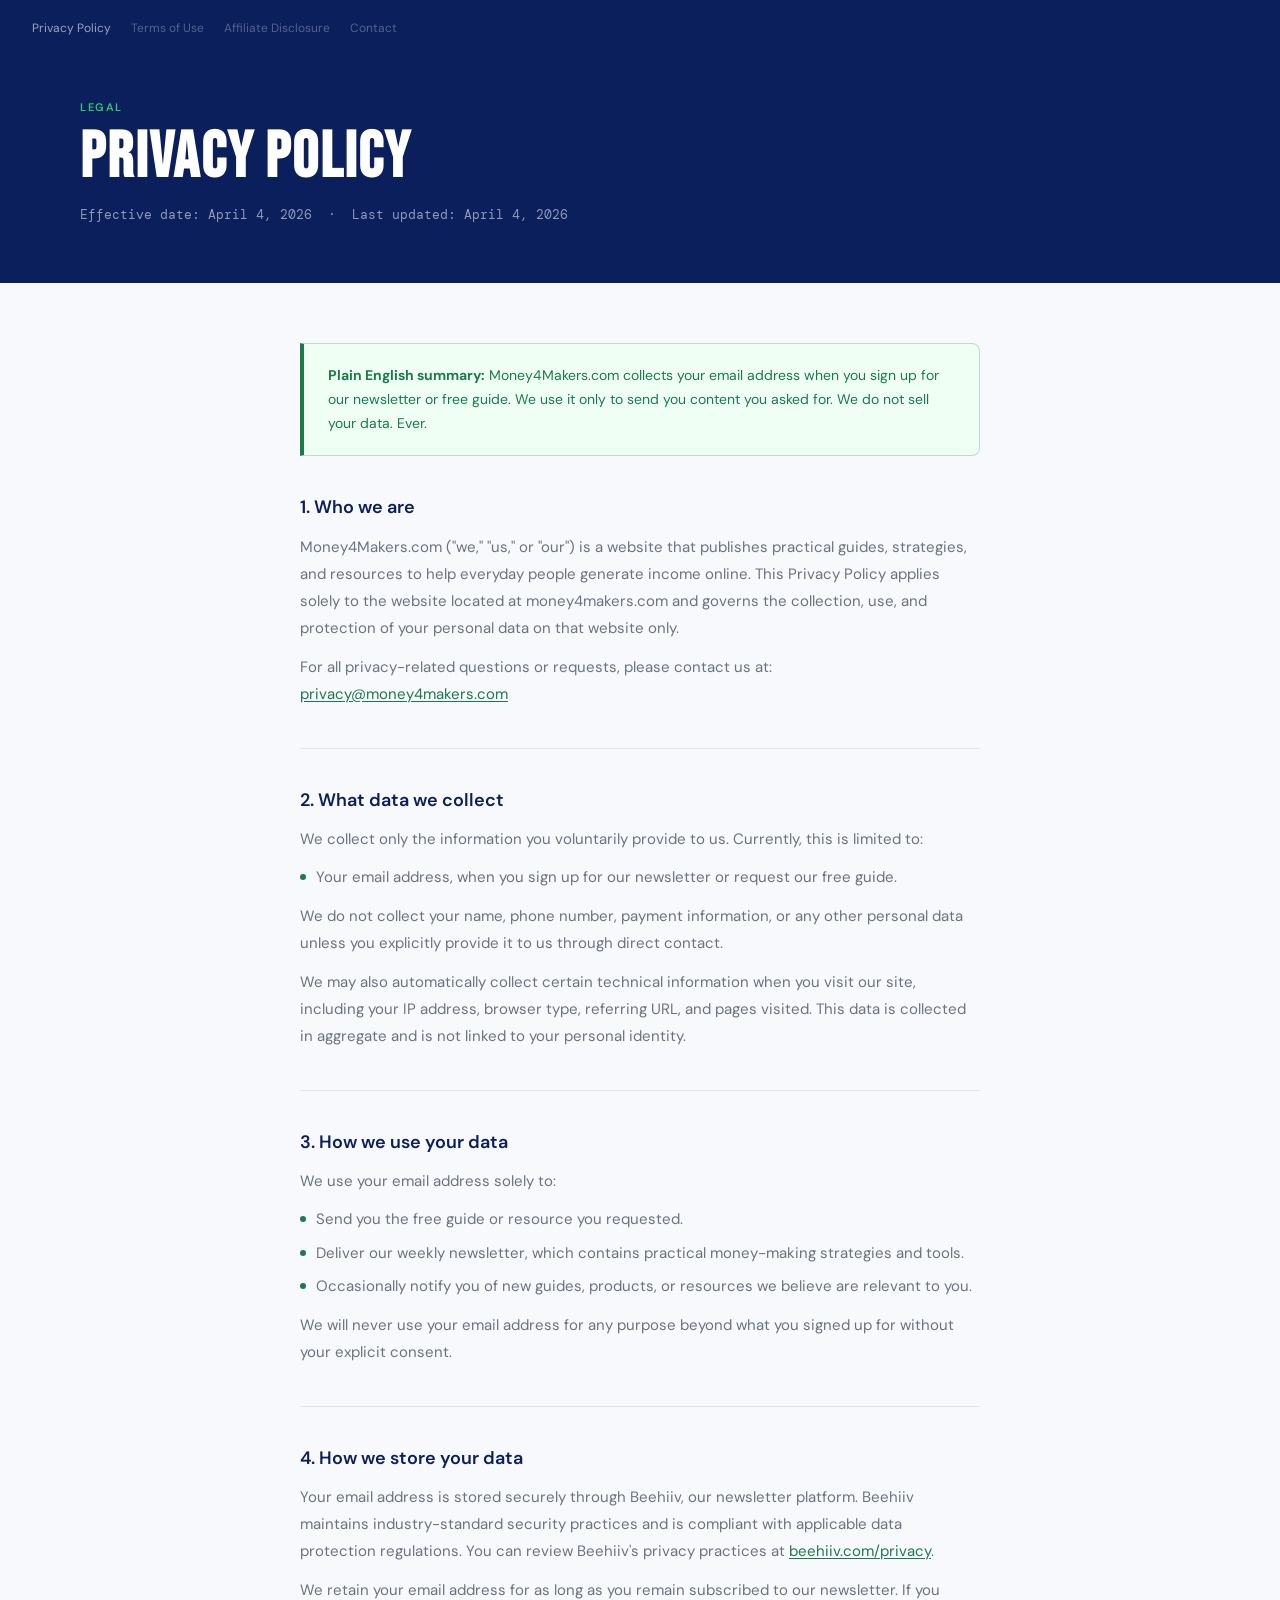
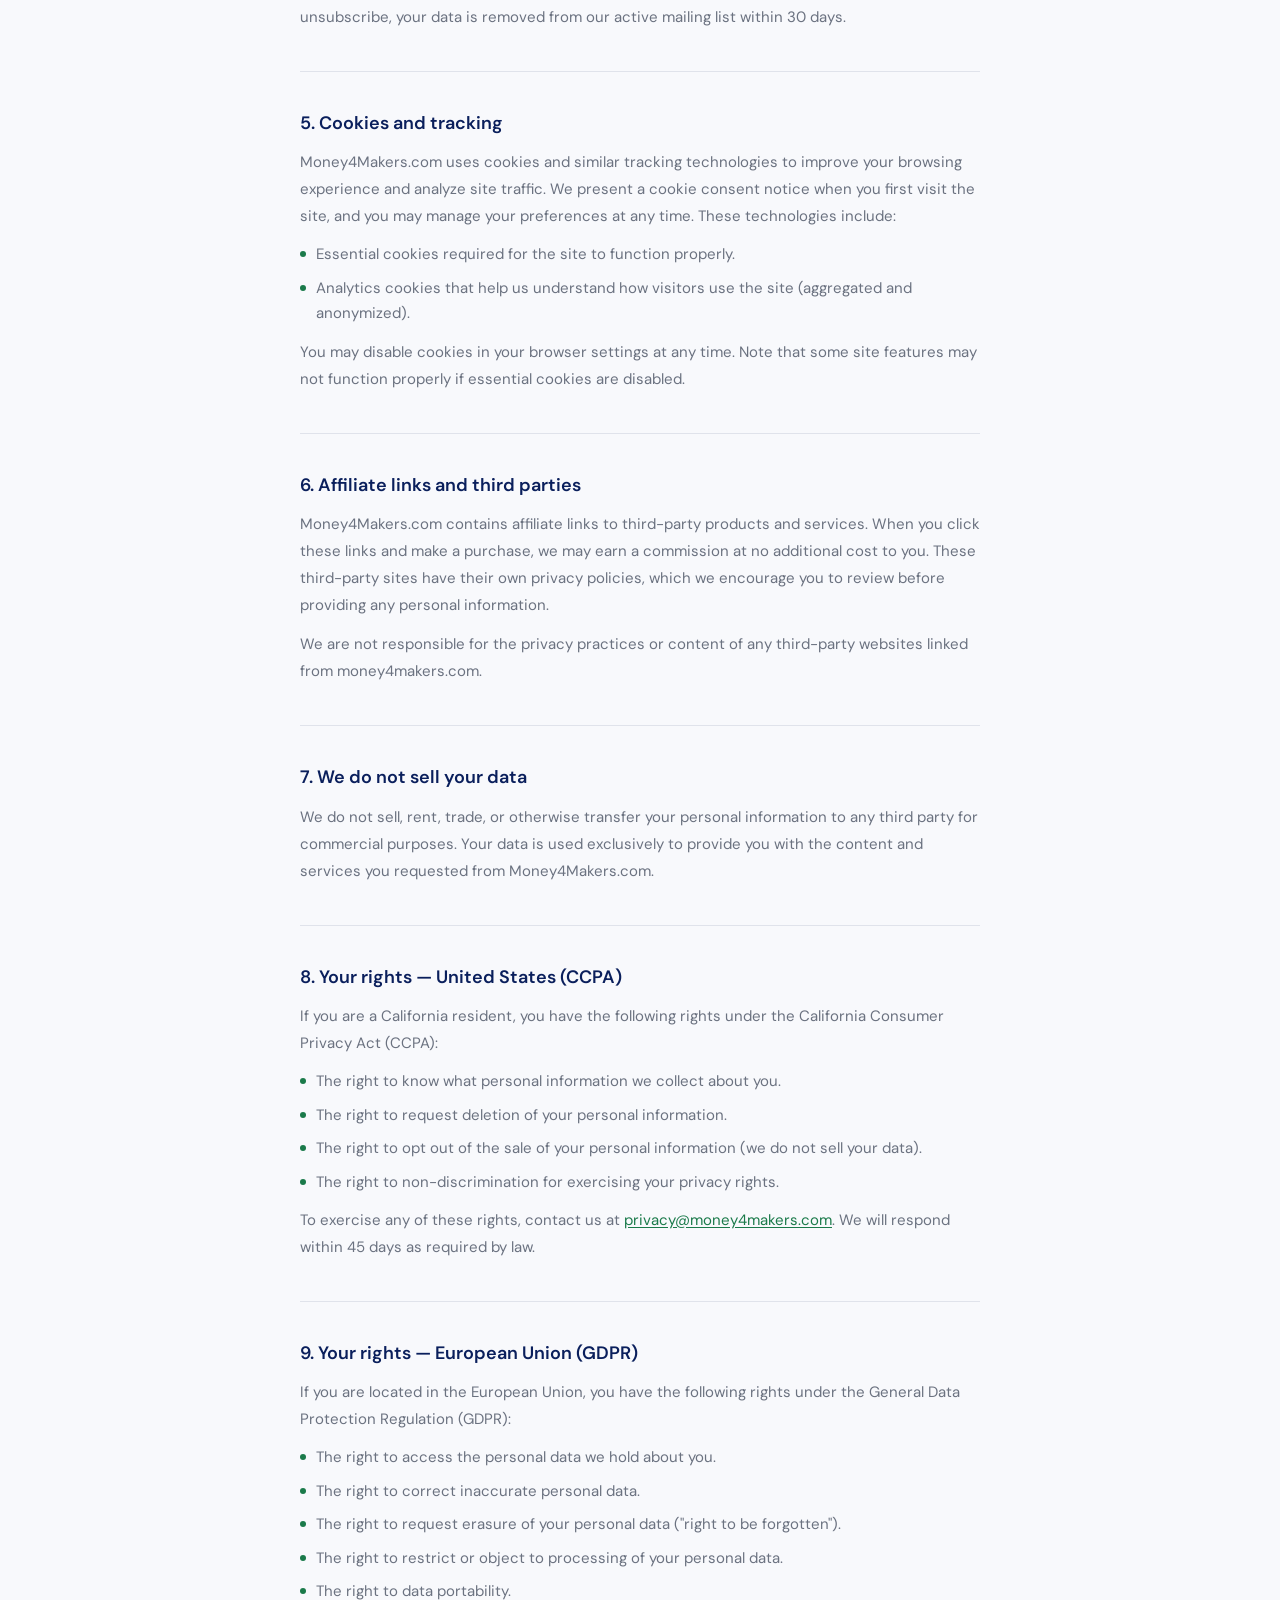
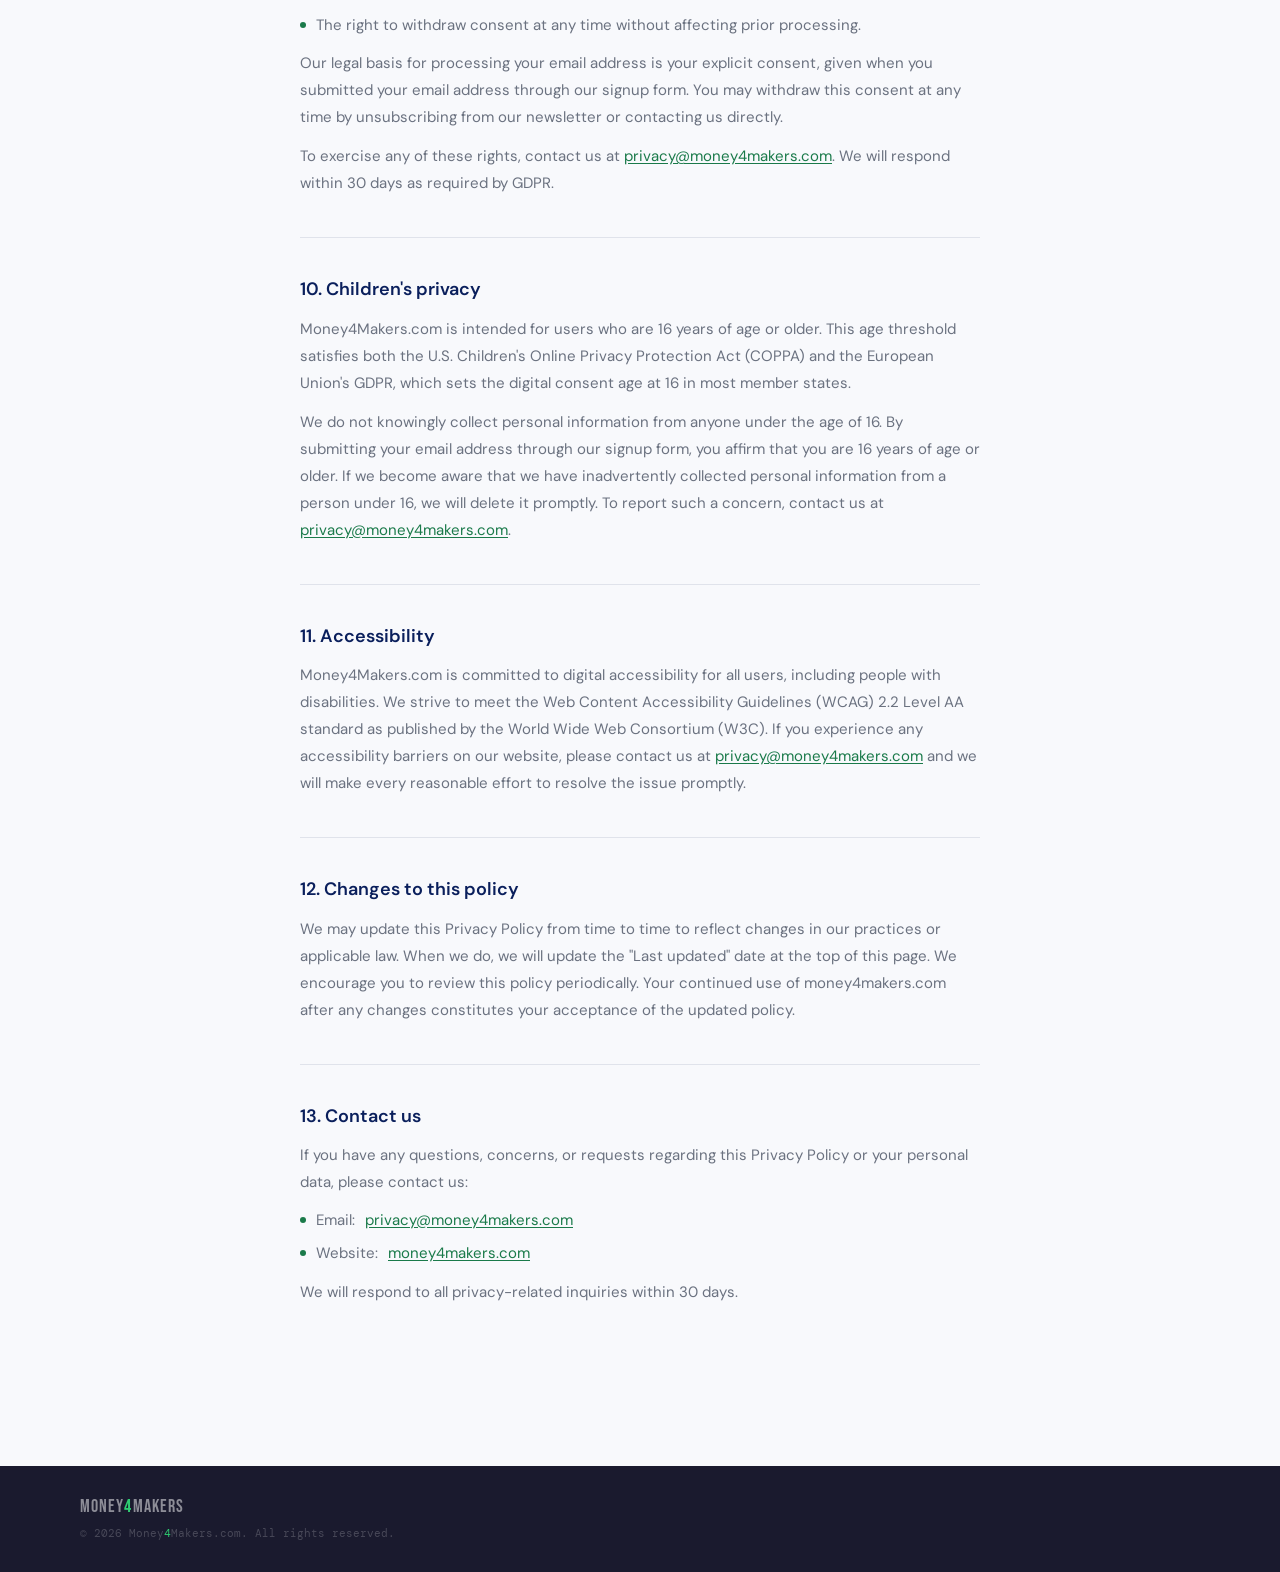
==== privacy-policy.html @ be84f093 "Create privacy-policy.html Add Privacy Policy — WCAG 2.2 AA compliant, CCPA, GDPR, age 16+." ====
<!DOCTYPE html>
<html lang="en">
<head>
<meta charset="UTF-8">
<meta name="viewport" content="width=device-width, initial-scale=1.0">
<title>Privacy Policy — Money4Makers.com</title>
<meta name="description" content="Privacy Policy for Money4Makers.com — how we collect, use, and protect your personal data.">
<link rel="preconnect" href="https://fonts.googleapis.com">
<link rel="preconnect" href="https://fonts.gstatic.com" crossorigin>
<link href="https://fonts.googleapis.com/css2?family=Bebas+Neue&family=DM+Sans:ital,wght@0,300;0,400;0,500;0,600;1,300&family=DM+Mono:wght@400;500&display=swap" rel="stylesheet">
<style>
  *, *::before, *::after { box-sizing: border-box; margin: 0; padding: 0; }

  :root {
    --navy: #0A1F5C;
    --navy-mid: #1A3A8F;
    --navy-light: #E8EDF5;
    --green: #1A7A4A;
    --green-bright: #2ECC71;
    --green-pale: #F0FFF4;
    --red: #D42B2B;
    --white: #F8F9FC;
    --ink: #1A1A2E;
    --muted: #6B7280;
    --border: rgba(10,31,92,0.1);
  }

  html { scroll-behavior: smooth; }

  body {
    font-family: 'DM Sans', sans-serif;
    background: var(--white);
    color: var(--ink);
    overflow-x: hidden;
  }

  /* ── WCAG 2.2: Skip Navigation ── */
  .skip-link {
    position: absolute;
    top: -100px;
    left: 16px;
    background: var(--green);
    color: #fff;
    padding: 10px 20px;
    font-size: 14px;
    font-weight: 600;
    text-decoration: none;
    z-index: 9999;
    border-radius: 0 0 6px 6px;
  }
  .skip-link:focus { top: 0; outline: 3px solid var(--green-bright); outline-offset: 2px; }

  /* ── NAV ── */
  nav {
    position: fixed;
    top: 0; left: 0; right: 0;
    z-index: 100;
    background: var(--navy);
    padding: 0 2rem;
    height: 56px;
    display: flex;
    align-items: center;
    justify-content: space-between;
  }

  .nav-logo {
    font-family: 'Bebas Neue', sans-serif;
    font-size: 22px;
    letter-spacing: 0.06em;
    color: #fff;
    text-decoration: none;
  }
  .nav-logo span { color: var(--green-bright); }
  .nav-logo:focus { outline: 3px solid var(--green-bright); outline-offset: 4px; border-radius: 2px; }

  .nav-back {
    color: rgba(255,255,255,0.7);
    text-decoration: none;
    font-size: 13px;
    font-weight: 500;
    letter-spacing: 0.03em;
    transition: color 0.2s;
    display: flex;
    align-items: center;
    gap: 6px;
    min-height: 44px;
    padding: 0 8px;
  }
  .nav-back:hover { color: #fff; }
  .nav-back:focus { outline: 3px solid var(--green-bright); outline-offset: 4px; border-radius: 2px; color: #fff; }

  /* ── PAGE HEADER ── */
  .page-header {
    background: var(--navy);
    padding: 100px 80px 60px;
  }

  .page-label {
    font-size: 11px;
    font-weight: 600;
    letter-spacing: 0.14em;
    text-transform: uppercase;
    color: var(--green-bright);
    margin-bottom: 12px;
  }

  .page-title {
    font-family: 'Bebas Neue', sans-serif;
    font-size: clamp(42px, 5vw, 64px);
    letter-spacing: 0.03em;
    color: #fff;
    line-height: 1;
    margin-bottom: 16px;
  }

  .page-meta {
    font-size: 13px;
    color: rgba(255,255,255,0.55);
    font-family: 'DM Mono', monospace;
  }

  /* ── CONTENT ── */
  .content {
    max-width: 760px;
    margin: 0 auto;
    padding: 60px 40px 80px;
  }

  .highlight-box {
    background: var(--green-pale);
    border: 1px solid rgba(26,122,74,0.25);
    border-left: 4px solid var(--green);
    border-radius: 0 8px 8px 0;
    padding: 20px 24px;
    margin-bottom: 40px;
  }

  .highlight-box p {
    font-size: 14px;
    color: var(--green);
    line-height: 1.7;
    margin: 0;
  }

  .section-block {
    margin-bottom: 40px;
    padding-bottom: 40px;
    border-bottom: 1px solid var(--border);
  }

  .section-block:last-child { border-bottom: none; }

  .section-block h2 {
    font-size: 18px;
    font-weight: 600;
    color: var(--navy);
    margin-bottom: 14px;
    line-height: 1.3;
  }

  .section-block p {
    font-size: 15px;
    color: var(--muted);
    line-height: 1.8;
    margin-bottom: 12px;
  }

  .section-block p:last-child { margin-bottom: 0; }

  .section-block ul {
    list-style: none;
    display: flex;
    flex-direction: column;
    gap: 8px;
    margin: 12px 0;
  }

  .section-block ul li {
    display: flex;
    align-items: flex-start;
    gap: 10px;
    font-size: 15px;
    color: var(--muted);
    line-height: 1.7;
  }

  .section-block ul li::before {
    content: '';
    width: 6px;
    height: 6px;
    background: var(--green);
    border-radius: 50%;
    flex-shrink: 0;
    margin-top: 9px;
  }

  .section-block a {
    color: var(--green);
    text-decoration: underline;
    text-underline-offset: 2px;
  }
  .section-block a:focus {
    outline: 3px solid var(--green);
    outline-offset: 3px;
    border-radius: 2px;
  }

  /* ── FOOTER ── */
  footer {
    background: var(--ink);
    padding: 32px 80px;
    display: grid;
    grid-template-columns: 1fr;
    align-items: start;
  }

  .footer-left {
    display: flex;
    flex-direction: column;
    align-items: flex-start;
    gap: 10px;
  }

  .footer-logo {
    font-family: 'Bebas Neue', sans-serif;
    font-size: 18px;
    letter-spacing: 0.06em;
    color: rgba(255,255,255,0.5);
    text-decoration: none;
    line-height: 1;
  }
  .footer-logo span { color: var(--green-bright); }
  .footer-logo:focus { outline: 3px solid var(--green-bright); outline-offset: 4px; border-radius: 2px; }

  .footer-links {
    display: flex;
    gap: 20px;
    list-style: none;
    flex-wrap: wrap;
  }

  .footer-links a {
    font-size: 12px;
    color: rgba(255,255,255,0.3);
    text-decoration: none;
    transition: color 0.2s;
    min-height: 44px;
    display: inline-flex;
    align-items: center;
  }
  .footer-links a:hover { color: rgba(255,255,255,0.6); }
  .footer-links a:focus { outline: 3px solid var(--green-bright); outline-offset: 2px; border-radius: 2px; color: rgba(255,255,255,0.6); }
  .footer-links a[aria-current="page"] { color: rgba(255,255,255,0.6); }

  .footer-copy {
    font-size: 11px;
    color: rgba(255,255,255,0.2);
    font-family: 'DM Mono', monospace;
  }

  @media (max-width: 768px) {
    .page-header { padding: 90px 32px 48px; }
    .content { padding: 40px 24px 60px; }
    footer { padding: 24px 32px; }
  }

  @media (prefers-reduced-motion: reduce) {
    * { animation: none !important; transition: none !important; scroll-behavior: auto !important; }
  }
</style>
</head>
<body>

<a href="#main-content" class="skip-link">Skip to main content</a>

<nav aria-label="Site navigation">
  <a href="index.html" class="nav-logo" aria-label="Money4Makers.com — return to homepage">Money<span>4</span>Makers</a>
  <a href="index.html" class="nav-back" aria-label="Back to homepage">← Back to Home</a>
</nav>

<header class="page-header">
  <p class="page-label" aria-hidden="true">Legal</p>
  <h1 class="page-title">Privacy Policy</h1>
  <p class="page-meta">
    <time datetime="2026-04-04">Effective date: April 4, 2026</time>
    &nbsp;·&nbsp;
    <time datetime="2026-04-04">Last updated: April 4, 2026</time>
  </p>
</header>

<main id="main-content" class="content">

  <div class="highlight-box" role="note" aria-label="Plain English summary">
    <p><strong>Plain English summary:</strong> Money4Makers.com collects your email address when you sign up for our newsletter or free guide. We use it only to send you content you asked for. We do not sell your data. Ever.</p>
  </div>

  <div class="section-block">
    <h2>1. Who we are</h2>
    <p>Money4Makers.com ("we," "us," or "our") is a website that publishes practical guides, strategies, and resources to help everyday people generate income online. This Privacy Policy applies solely to the website located at money4makers.com and governs the collection, use, and protection of your personal data on that website only.</p>
    <p>For all privacy-related questions or requests, please contact us at: <a href="mailto:privacy@money4makers.com">privacy@money4makers.com</a></p>
  </div>

  <div class="section-block">
    <h2>2. What data we collect</h2>
    <p>We collect only the information you voluntarily provide to us. Currently, this is limited to:</p>
    <ul>
      <li>Your email address, when you sign up for our newsletter or request our free guide.</li>
    </ul>
    <p>We do not collect your name, phone number, payment information, or any other personal data unless you explicitly provide it to us through direct contact.</p>
    <p>We may also automatically collect certain technical information when you visit our site, including your IP address, browser type, referring URL, and pages visited. This data is collected in aggregate and is not linked to your personal identity.</p>
  </div>

  <div class="section-block">
    <h2>3. How we use your data</h2>
    <p>We use your email address solely to:</p>
    <ul>
      <li>Send you the free guide or resource you requested.</li>
      <li>Deliver our weekly newsletter, which contains practical money-making strategies and tools.</li>
      <li>Occasionally notify you of new guides, products, or resources we believe are relevant to you.</li>
    </ul>
    <p>We will never use your email address for any purpose beyond what you signed up for without your explicit consent.</p>
  </div>

  <div class="section-block">
    <h2>4. How we store your data</h2>
    <p>Your email address is stored securely through Beehiiv, our newsletter platform. Beehiiv maintains industry-standard security practices and is compliant with applicable data protection regulations. You can review Beehiiv's privacy practices at <a href="https://www.beehiiv.com/privacy" target="_blank" rel="noopener noreferrer">beehiiv.com/privacy</a>.</p>
    <p>We retain your email address for as long as you remain subscribed to our newsletter. If you unsubscribe, your data is removed from our active mailing list within 30 days.</p>
  </div>

  <div class="section-block">
    <h2>5. Cookies and tracking</h2>
    <p>Money4Makers.com uses cookies and similar tracking technologies to improve your browsing experience and analyze site traffic. We present a cookie consent notice when you first visit the site, and you may manage your preferences at any time. These technologies include:</p>
    <ul>
      <li>Essential cookies required for the site to function properly.</li>
      <li>Analytics cookies that help us understand how visitors use the site (aggregated and anonymized).</li>
    </ul>
    <p>You may disable cookies in your browser settings at any time. Note that some site features may not function properly if essential cookies are disabled.</p>
  </div>

  <div class="section-block">
    <h2>6. Affiliate links and third parties</h2>
    <p>Money4Makers.com contains affiliate links to third-party products and services. When you click these links and make a purchase, we may earn a commission at no additional cost to you. These third-party sites have their own privacy policies, which we encourage you to review before providing any personal information.</p>
    <p>We are not responsible for the privacy practices or content of any third-party websites linked from money4makers.com.</p>
  </div>

  <div class="section-block">
    <h2>7. We do not sell your data</h2>
    <p>We do not sell, rent, trade, or otherwise transfer your personal information to any third party for commercial purposes. Your data is used exclusively to provide you with the content and services you requested from Money4Makers.com.</p>
  </div>

  <div class="section-block">
    <h2>8. Your rights — United States (CCPA)</h2>
    <p>If you are a California resident, you have the following rights under the California Consumer Privacy Act (CCPA):</p>
    <ul>
      <li>The right to know what personal information we collect about you.</li>
      <li>The right to request deletion of your personal information.</li>
      <li>The right to opt out of the sale of your personal information (we do not sell your data).</li>
      <li>The right to non-discrimination for exercising your privacy rights.</li>
    </ul>
    <p>To exercise any of these rights, contact us at <a href="mailto:privacy@money4makers.com">privacy@money4makers.com</a>. We will respond within 45 days as required by law.</p>
  </div>

  <div class="section-block">
    <h2>9. Your rights — European Union (GDPR)</h2>
    <p>If you are located in the European Union, you have the following rights under the General Data Protection Regulation (GDPR):</p>
    <ul>
      <li>The right to access the personal data we hold about you.</li>
      <li>The right to correct inaccurate personal data.</li>
      <li>The right to request erasure of your personal data ("right to be forgotten").</li>
      <li>The right to restrict or object to processing of your personal data.</li>
      <li>The right to data portability.</li>
      <li>The right to withdraw consent at any time without affecting prior processing.</li>
    </ul>
    <p>Our legal basis for processing your email address is your explicit consent, given when you submitted your email address through our signup form. You may withdraw this consent at any time by unsubscribing from our newsletter or contacting us directly.</p>
    <p>To exercise any of these rights, contact us at <a href="mailto:privacy@money4makers.com">privacy@money4makers.com</a>. We will respond within 30 days as required by GDPR.</p>
  </div>

  <div class="section-block">
    <h2>10. Children's privacy</h2>
    <p>Money4Makers.com is intended for users who are 16 years of age or older. This age threshold satisfies both the U.S. Children's Online Privacy Protection Act (COPPA) and the European Union's GDPR, which sets the digital consent age at 16 in most member states.</p>
    <p>We do not knowingly collect personal information from anyone under the age of 16. By submitting your email address through our signup form, you affirm that you are 16 years of age or older. If we become aware that we have inadvertently collected personal information from a person under 16, we will delete it promptly. To report such a concern, contact us at <a href="mailto:privacy@money4makers.com">privacy@money4makers.com</a>.</p>
  </div>

  <div class="section-block">
    <h2>11. Accessibility</h2>
    <p>Money4Makers.com is committed to digital accessibility for all users, including people with disabilities. We strive to meet the Web Content Accessibility Guidelines (WCAG) 2.2 Level AA standard as published by the World Wide Web Consortium (W3C). If you experience any accessibility barriers on our website, please contact us at <a href="mailto:privacy@money4makers.com">privacy@money4makers.com</a> and we will make every reasonable effort to resolve the issue promptly.</p>
  </div>

  <div class="section-block">
    <h2>12. Changes to this policy</h2>
    <p>We may update this Privacy Policy from time to time to reflect changes in our practices or applicable law. When we do, we will update the "Last updated" date at the top of this page. We encourage you to review this policy periodically. Your continued use of money4makers.com after any changes constitutes your acceptance of the updated policy.</p>
  </div>

  <div class="section-block">
    <h2>13. Contact us</h2>
    <p>If you have any questions, concerns, or requests regarding this Privacy Policy or your personal data, please contact us:</p>
    <ul>
      <li>Email: <a href="mailto:privacy@money4makers.com">privacy@money4makers.com</a></li>
      <li>Website: <a href="https://money4makers.com">money4makers.com</a></li>
    </ul>
    <p>We will respond to all privacy-related inquiries within 30 days.</p>
  </div>

</main>

<footer>
  <div class="footer-left">
    <a href="index.html" class="footer-logo" aria-label="Money4Makers.com homepage">Money<span>4</span>Makers</a>
    <nav aria-label="Footer navigation">
      <ul class="footer-links">
        <li><a href="privacy-policy.html" aria-current="page">Privacy Policy</a></li>
        <li><a href="terms-of-use.html">Terms of Use</a></li>
        <li><a href="affiliate-disclosure.html">Affiliate Disclosure</a></li>
        <li><a href="contact.html">Contact</a></li>
      </ul>
    </nav>
    <span class="footer-copy">© 2026 Money<span style="color:var(--green-bright)">4</span>Makers.com. All rights reserved.</span>
  </div>
</footer>

</body>
</html>
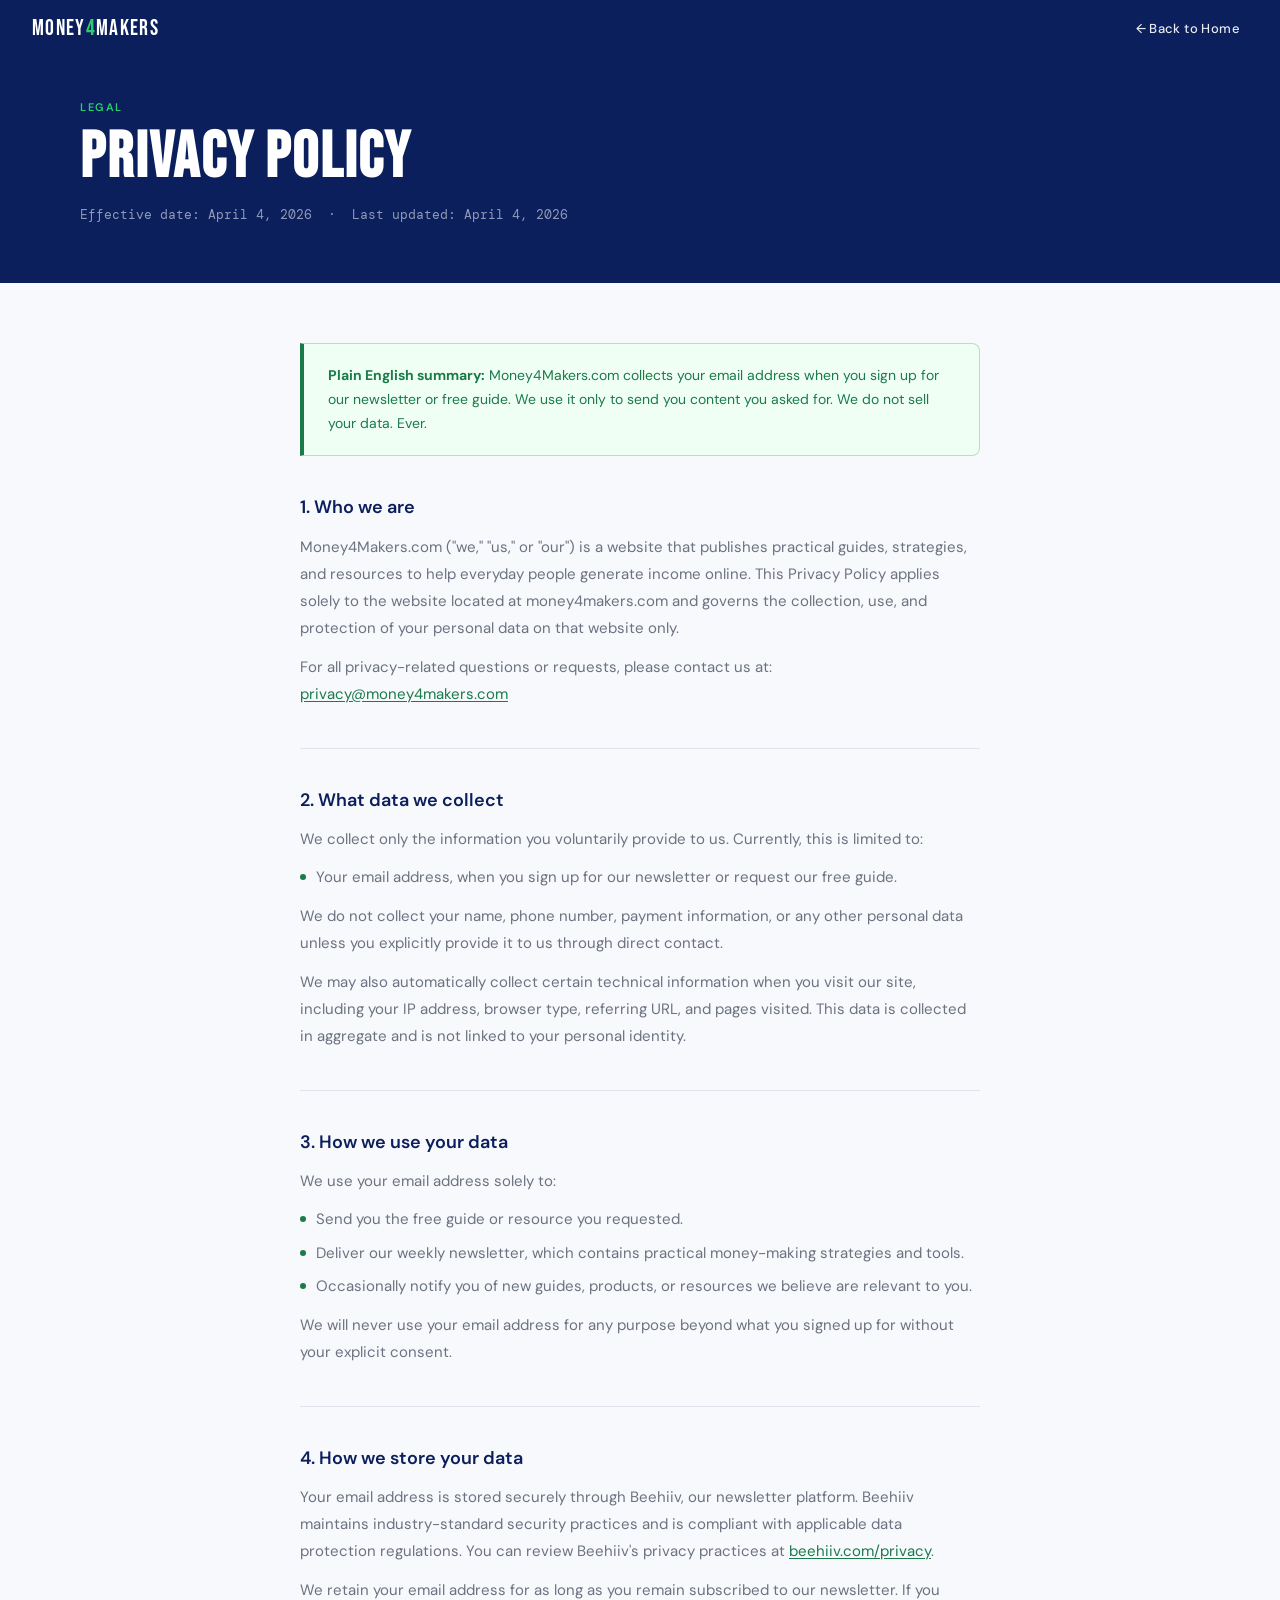
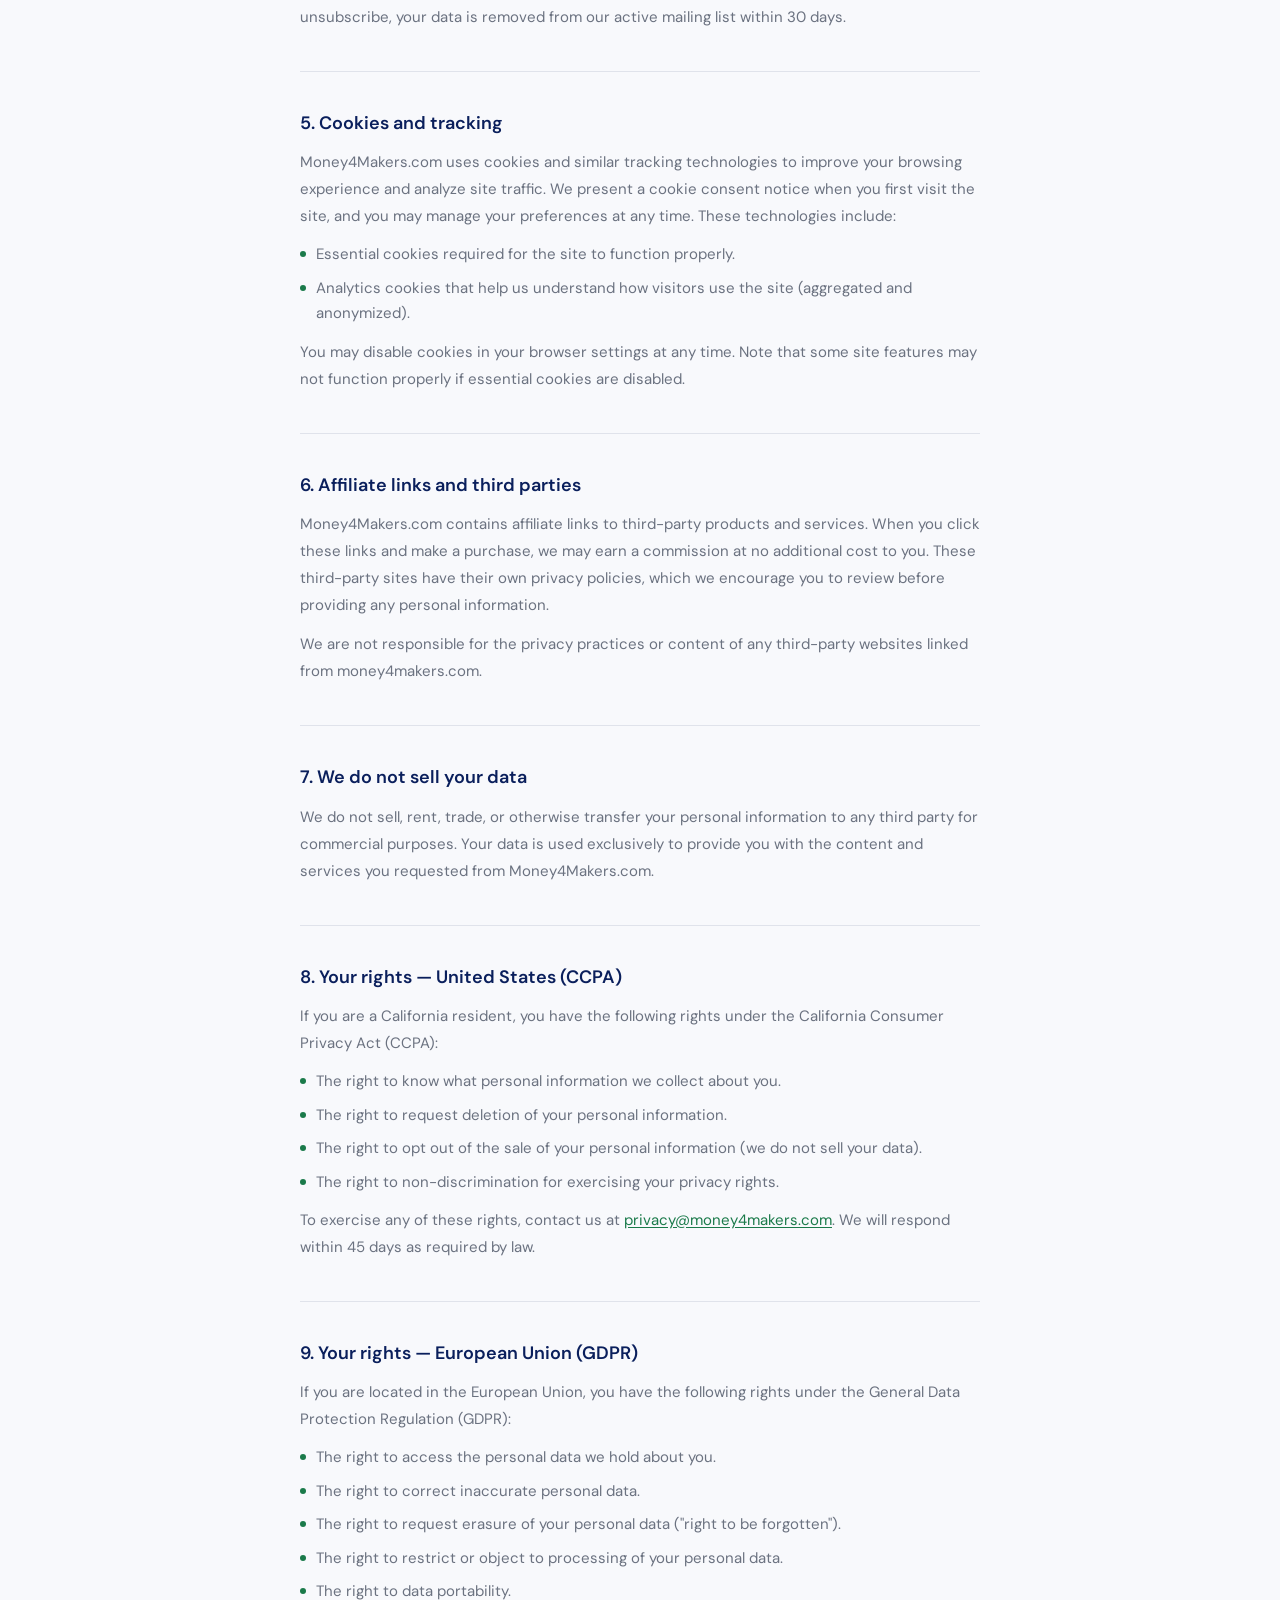
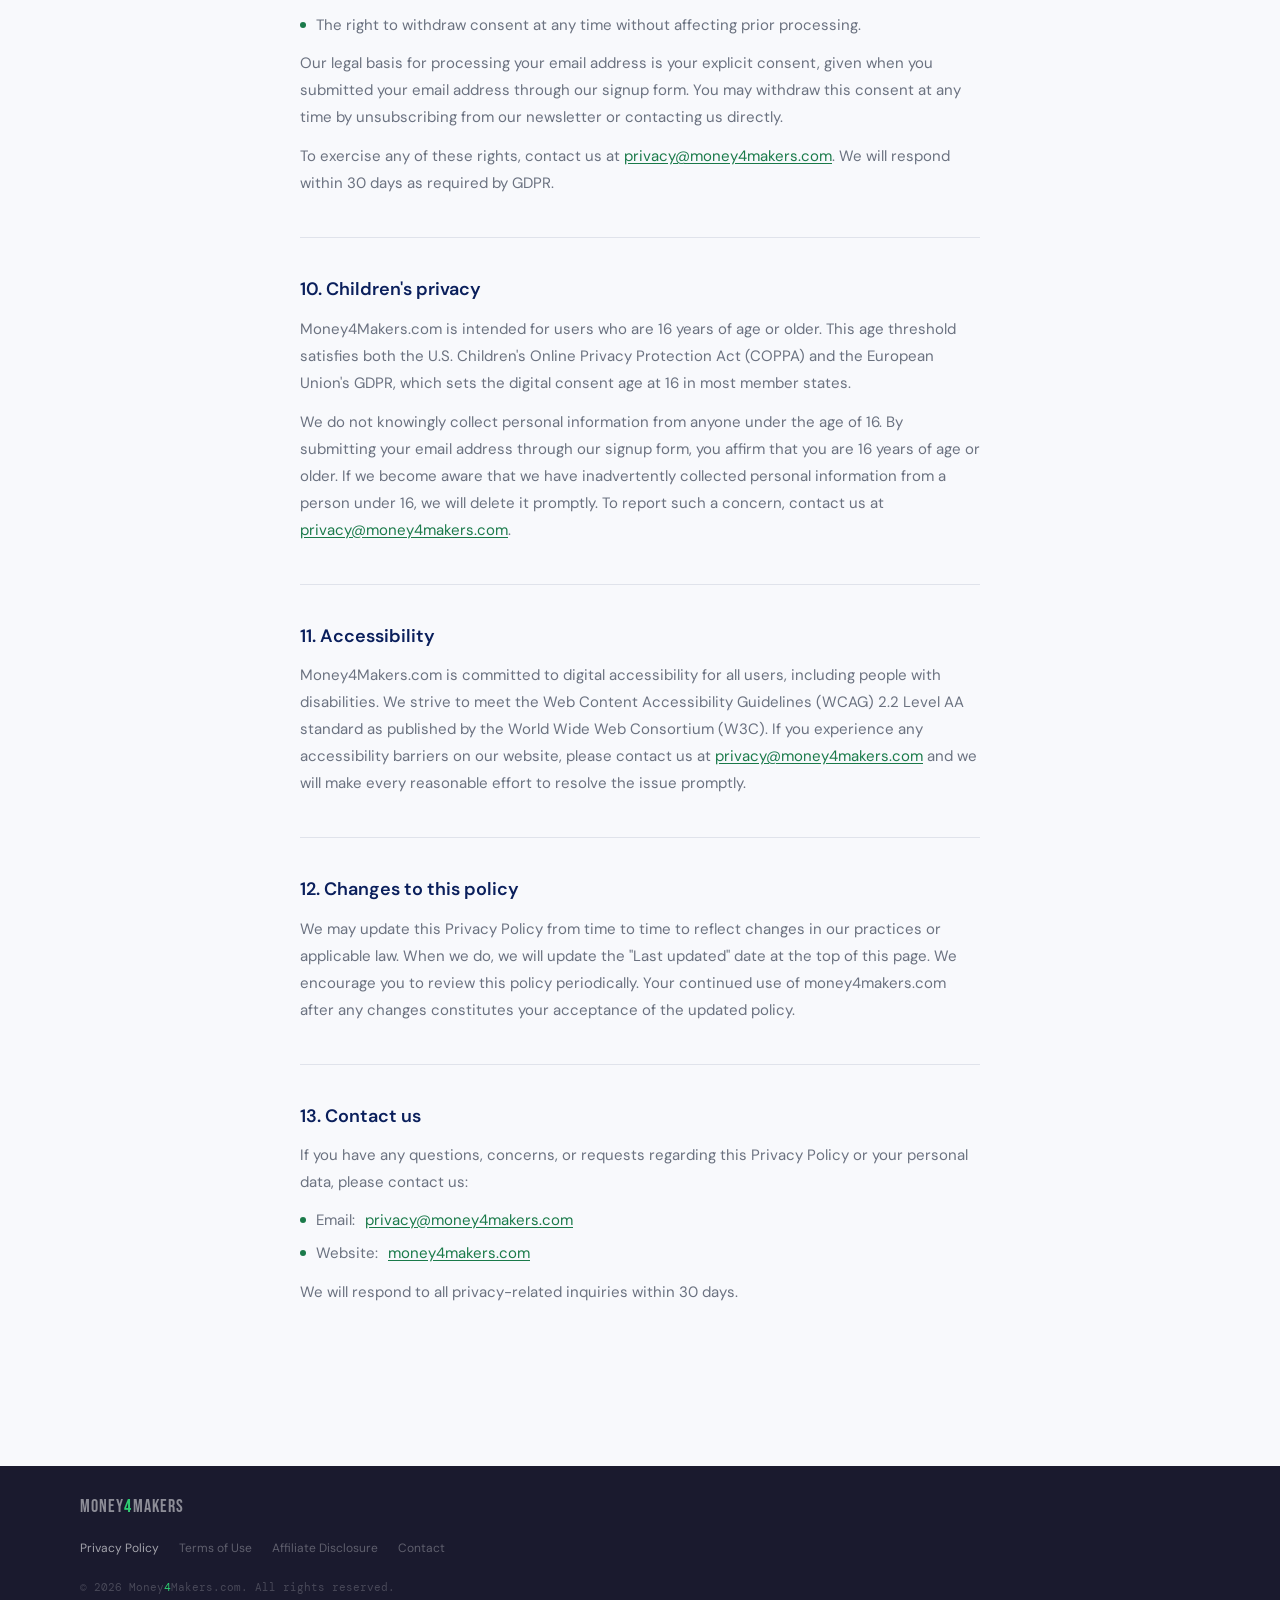
==== commit 2b0edf99: "Update privacy-policy.html Fix privacy-policy.html — scope nav CSS to prevent footer nav conflict." ====
--- a/privacy-policy.html
+++ b/privacy-policy.html
@@ -50,11 +50,19 @@
   }
   .skip-link:focus { top: 0; outline: 3px solid var(--green-bright); outline-offset: 2px; }
 
-  /* ── NAV ── */
-  nav {
+  /* ── WCAG 2.2: Global focus styles ── */
+  a:focus-visible,
+  button:focus-visible {
+    outline: 3px solid var(--green-bright);
+    outline-offset: 3px;
+    border-radius: 2px;
+  }
+
+  /* ── NAV — legal page: logo + back link only ── */
+  nav[aria-label="Site navigation"] {
     position: fixed;
     top: 0; left: 0; right: 0;
-    z-index: 100;
+    z-index: 201;
     background: var(--navy);
     padding: 0 2rem;
     height: 56px;
@@ -71,10 +79,10 @@
     text-decoration: none;
   }
   .nav-logo span { color: var(--green-bright); }
-  .nav-logo:focus { outline: 3px solid var(--green-bright); outline-offset: 4px; border-radius: 2px; }
-
+
+  /* Updated to rgba(255,255,255,0.9) to match index.html nav link contrast */
   .nav-back {
-    color: rgba(255,255,255,0.7);
+    color: rgba(255,255,255,0.9);
     text-decoration: none;
     font-size: 13px;
     font-weight: 500;
@@ -87,7 +95,6 @@
     padding: 0 8px;
   }
   .nav-back:hover { color: #fff; }
-  .nav-back:focus { outline: 3px solid var(--green-bright); outline-offset: 4px; border-radius: 2px; color: #fff; }
 
   /* ── PAGE HEADER ── */
   .page-header {
@@ -199,19 +206,11 @@
     text-decoration: underline;
     text-underline-offset: 2px;
   }
-  .section-block a:focus {
-    outline: 3px solid var(--green);
-    outline-offset: 3px;
-    border-radius: 2px;
-  }
-
-  /* ── FOOTER ── */
+
+  /* ── FOOTER — legal page: no social icons column ── */
   footer {
     background: var(--ink);
     padding: 32px 80px;
-    display: grid;
-    grid-template-columns: 1fr;
-    align-items: start;
   }
 
   .footer-left {
@@ -230,7 +229,6 @@
     line-height: 1;
   }
   .footer-logo span { color: var(--green-bright); }
-  .footer-logo:focus { outline: 3px solid var(--green-bright); outline-offset: 4px; border-radius: 2px; }
 
   .footer-links {
     display: flex;
@@ -249,7 +247,6 @@
     align-items: center;
   }
   .footer-links a:hover { color: rgba(255,255,255,0.6); }
-  .footer-links a:focus { outline: 3px solid var(--green-bright); outline-offset: 2px; border-radius: 2px; color: rgba(255,255,255,0.6); }
   .footer-links a[aria-current="page"] { color: rgba(255,255,255,0.6); }
 
   .footer-copy {
@@ -258,15 +255,64 @@
     font-family: 'DM Mono', monospace;
   }
 
-  @media (max-width: 768px) {
-    .page-header { padding: 90px 32px 48px; }
-    .content { padding: 40px 24px 60px; }
-    footer { padding: 24px 32px; }
-  }
-
+  /* ── WCAG: Reduced motion ── */
   @media (prefers-reduced-motion: reduce) {
-    * { animation: none !important; transition: none !important; scroll-behavior: auto !important; }
-  }
+    *, *::before, *::after { animation-duration: 0.01ms !important; transition-duration: 0.01ms !important; scroll-behavior: auto !important; }
+  }
+
+  /* ═══════════════════════════════════════════════════
+     RESPONSIVE — matches index.html breakpoints
+     Tablet: 768–1024px | Mobile landscape: 481–767px
+     Mobile portrait: 320–480px
+  ═══════════════════════════════════════════════════ */
+
+  /* ── Tablet: 768px–1024px ── */
+  @media (min-width: 768px) and (max-width: 1024px) {
+    .page-header { padding: 88px 48px 48px; }
+    .content { padding: 48px 32px 64px; }
+    footer { padding: 28px 48px; }
+    .footer-links { gap: 14px; }
+  }
+
+  /* ── Mobile landscape: 481px–767px ── */
+  @media (min-width: 481px) and (max-width: 767px) {
+    nav[aria-label="Site navigation"] { padding: 0 1.5rem; }
+    .nav-back { font-size: 12px; }
+    .page-header { padding: 80px 24px 40px; }
+    .page-title { font-size: clamp(36px, 8vw, 52px); }
+    .content { padding: 36px 24px 56px; }
+    .highlight-box { padding: 16px 18px; }
+    .section-block { margin-bottom: 32px; padding-bottom: 32px; }
+    .section-block h2 { font-size: 16px; }
+    .section-block p,
+    .section-block ul li { font-size: 14px; }
+    footer { padding: 24px; }
+    .footer-links { gap: 10px; }
+    .footer-links a { font-size: 11px; min-height: 40px; }
+  }
+
+  /* ── Mobile portrait: 320px–480px ── */
+  @media (max-width: 480px) {
+    nav[aria-label="Site navigation"] { padding: 0 1rem; }
+    .nav-logo { font-size: 19px; }
+    .nav-back { font-size: 12px; gap: 4px; }
+    .page-header { padding: 76px 20px 36px; }
+    .page-label { font-size: 10px; }
+    .page-title { font-size: clamp(32px, 9vw, 44px); }
+    .page-meta { font-size: 11px; }
+    .content { padding: 28px 20px 48px; }
+    .highlight-box { padding: 14px 16px; margin-bottom: 28px; }
+    .highlight-box p { font-size: 13px; }
+    .section-block { margin-bottom: 28px; padding-bottom: 28px; }
+    .section-block h2 { font-size: 15px; margin-bottom: 10px; }
+    .section-block p,
+    .section-block ul li { font-size: 14px; line-height: 1.7; }
+    footer { padding: 20px; }
+    .footer-links { gap: 8px; }
+    .footer-links a { font-size: 11px; min-height: 40px; }
+    .footer-copy { font-size: 10px; }
+  }
+
 </style>
 </head>
 <body>
